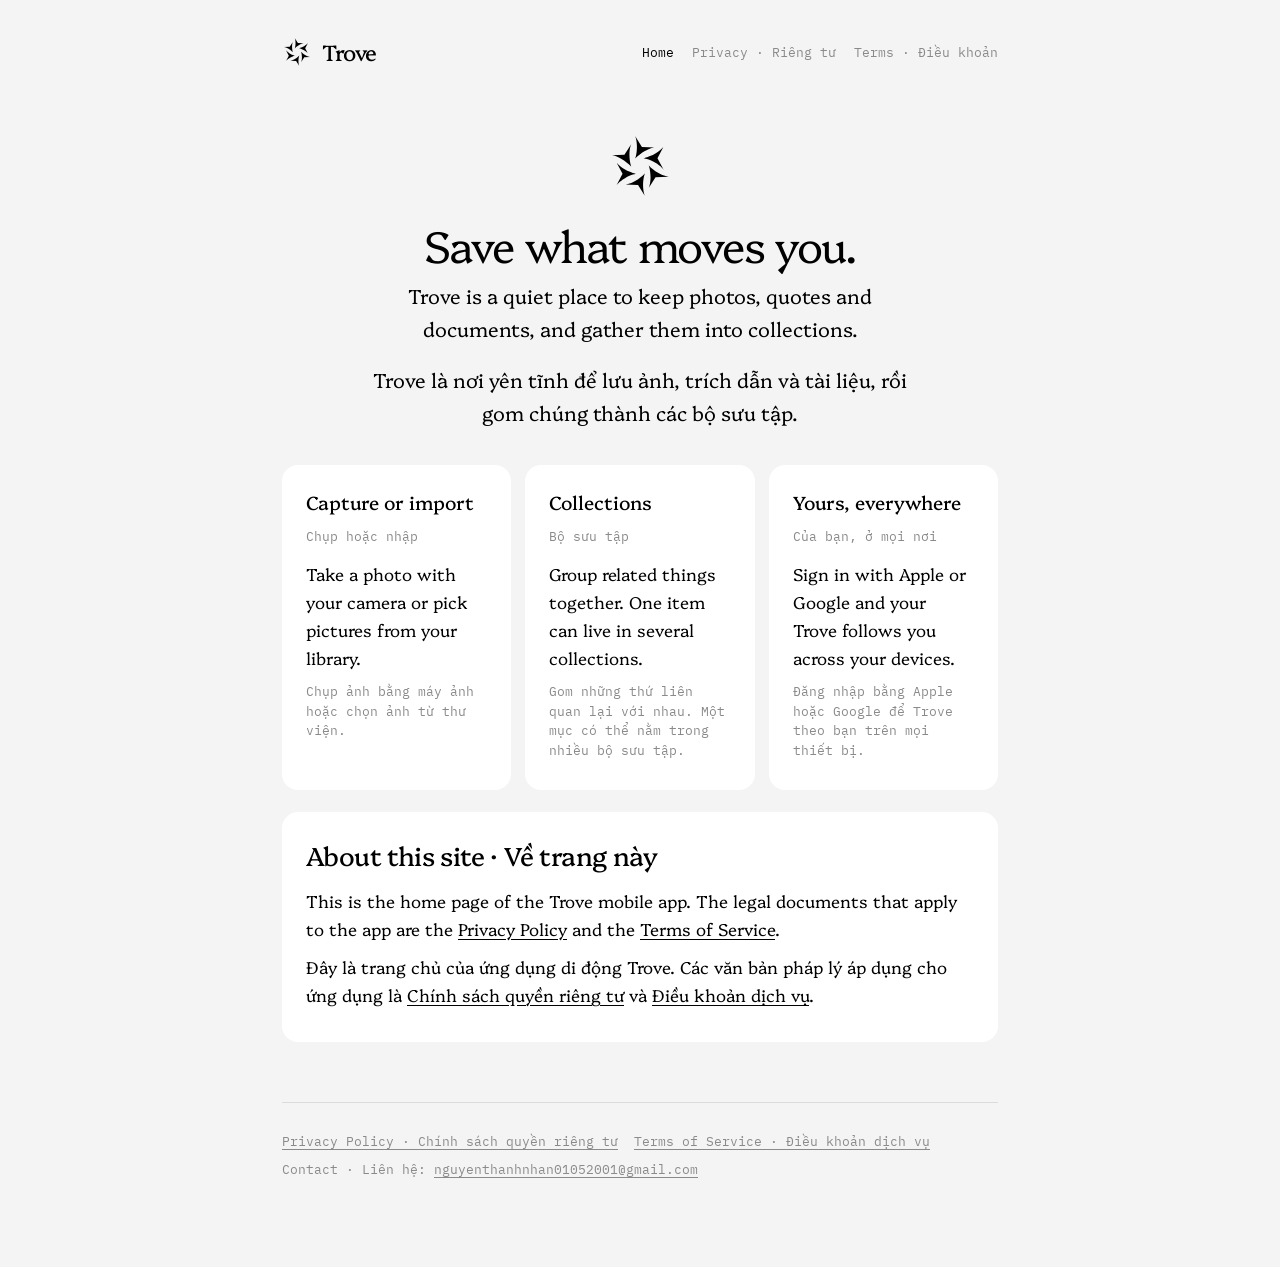
==== index.html @ ea24478d "Trove site: home, privacy policy, terms Co-Authored-By: Claude Sonnet 5.5 <noreply@anthropic.com>" ====
<!doctype html>
<html lang="en">
<head>
<meta charset="utf-8">
<meta name="viewport" content="width=device-width,initial-scale=1">
<title>Trove – Save what moves you · Trove</title>
<meta name="description" content="Trove is a quiet place to keep photos, quotes and documents, and gather them into collections.">
<link rel="canonical" href="https://trove.appnhalam.xyz/">
<link rel="icon" href="favicon.svg" type="image/svg+xml">
<link rel="preconnect" href="https://fonts.googleapis.com"><link rel="preconnect" href="https://fonts.gstatic.com" crossorigin>
<link href="https://fonts.googleapis.com/css2?family=IBM+Plex+Mono:wght@400&family=Platypi:wght@300;400&display=swap" rel="stylesheet">
<link rel="stylesheet" href="style.css">
</head>
<body>
<div class="wrap">
<header class="top">
  <a class="brand" href="/"><svg viewBox="186 29 30 31" aria-hidden="true"><path d="M203.381 47.9898C203.381 47.9898 202.506 50.3991 202.487 53.7344C202.468 57.0697 203.381 59 203.381 59L200.063 53.7378L193.846 53.4949C193.846 53.4949 195.777 53.4222 198.853 51.6362C201.929 49.8501 203.381 47.9898 203.381 47.9898Z"/><path d="M205.213 44.1805C205.222 44.1916 206.674 46.0462 209.741 47.8268C212.817 49.6128 214.748 49.6852 214.748 49.6852L208.531 49.9282L205.213 55.1903C205.213 55.1903 206.126 53.26 206.107 49.9247C206.088 46.602 205.219 44.1985 205.213 44.1805Z"/><path d="M189.636 42.8041C189.65 42.8233 190.867 44.5685 193.749 46.2107C196.64 47.8581 199.159 48.3067 199.171 48.3089C199.161 48.3102 196.828 48.6398 193.749 50.4071C190.667 52.1764 189.638 53.8109 189.636 53.814L192.534 48.3089L189.636 42.8041Z"/><path d="M209.467 40.6902L212.365 46.1953C212.361 46.1896 211.331 44.5562 208.252 42.7884C205.176 41.0227 202.844 40.6921 202.83 40.6902C202.847 40.6871 205.364 40.2377 208.252 38.592C211.136 36.9484 212.353 35.2017 212.365 35.1854L209.467 40.6902Z"/><path d="M196.787 33.81C196.777 33.8291 195.885 35.5383 195.893 39.0753C195.902 42.6323 196.787 44.8199 196.787 44.8199C196.783 44.8153 195.135 42.8555 192.259 41.1735C189.389 39.4944 187.265 39.3158 187.252 39.3148L193.468 39.0718L196.787 33.81Z"/><path d="M201.935 35.2622L208.151 35.5051C208.151 35.5051 206.023 35.6796 203.144 37.3635C200.274 39.0425 198.626 40.9984 198.616 41.0099C198.622 40.9948 199.502 38.8103 199.51 35.2656C199.519 31.7086 198.616 30 198.616 30L201.935 35.2622Z"/></svg>Trove</a>
  <nav class="links"><a href="/" class=on>Home</a><a href="privacy.html">Privacy · Riêng tư</a><a href="terms.html">Terms · Điều khoản</a></nav>
</header>

<div class="hero">
  <svg viewBox="186 29 30 31" aria-hidden="true"><path d="M203.381 47.9898C203.381 47.9898 202.506 50.3991 202.487 53.7344C202.468 57.0697 203.381 59 203.381 59L200.063 53.7378L193.846 53.4949C193.846 53.4949 195.777 53.4222 198.853 51.6362C201.929 49.8501 203.381 47.9898 203.381 47.9898Z"/><path d="M205.213 44.1805C205.222 44.1916 206.674 46.0462 209.741 47.8268C212.817 49.6128 214.748 49.6852 214.748 49.6852L208.531 49.9282L205.213 55.1903C205.213 55.1903 206.126 53.26 206.107 49.9247C206.088 46.602 205.219 44.1985 205.213 44.1805Z"/><path d="M189.636 42.8041C189.65 42.8233 190.867 44.5685 193.749 46.2107C196.64 47.8581 199.159 48.3067 199.171 48.3089C199.161 48.3102 196.828 48.6398 193.749 50.4071C190.667 52.1764 189.638 53.8109 189.636 53.814L192.534 48.3089L189.636 42.8041Z"/><path d="M209.467 40.6902L212.365 46.1953C212.361 46.1896 211.331 44.5562 208.252 42.7884C205.176 41.0227 202.844 40.6921 202.83 40.6902C202.847 40.6871 205.364 40.2377 208.252 38.592C211.136 36.9484 212.353 35.2017 212.365 35.1854L209.467 40.6902Z"/><path d="M196.787 33.81C196.777 33.8291 195.885 35.5383 195.893 39.0753C195.902 42.6323 196.787 44.8199 196.787 44.8199C196.783 44.8153 195.135 42.8555 192.259 41.1735C189.389 39.4944 187.265 39.3158 187.252 39.3148L193.468 39.0718L196.787 33.81Z"/><path d="M201.935 35.2622L208.151 35.5051C208.151 35.5051 206.023 35.6796 203.144 37.3635C200.274 39.0425 198.626 40.9984 198.616 41.0099C198.622 40.9948 199.502 38.8103 199.51 35.2656C199.519 31.7086 198.616 30 198.616 30L201.935 35.2622Z"/></svg>
  <h1>Save what moves you.</h1>
  <p class="lead">Trove is a quiet place to keep photos, quotes and documents, and gather them into collections.</p>
  <p class="lead" lang="vi" style="margin-top:18px">Trove là nơi yên tĩnh để lưu ảnh, trích dẫn và tài liệu, rồi gom chúng thành các bộ sưu tập.</p>
</div>
<div class="grid">
  <div class="card"><h3>Capture or import<br><span class="mono">Chụp hoặc nhập</span></h3><p>Take a photo with your camera or pick pictures from your library.</p><p lang="vi" class="mono">Chụp ảnh bằng máy ảnh hoặc chọn ảnh từ thư viện.</p></div>
  <div class="card"><h3>Collections<br><span class="mono">Bộ sưu tập</span></h3><p>Group related things together. One item can live in several collections.</p><p lang="vi" class="mono">Gom những thứ liên quan lại với nhau. Một mục có thể nằm trong nhiều bộ sưu tập.</p></div>
  <div class="card"><h3>Yours, everywhere<br><span class="mono">Của bạn, ở mọi nơi</span></h3><p>Sign in with Apple or Google and your Trove follows you across your devices.</p><p lang="vi" class="mono">Đăng nhập bằng Apple hoặc Google để Trove theo bạn trên mọi thiết bị.</p></div>
</div>
<div class="card">
  <h2 style="margin-top:0">About this site · Về trang này</h2>
  <p>This is the home page of the Trove mobile app. The legal documents that apply to the app are the <a href="privacy.html">Privacy Policy</a> and the <a href="terms.html">Terms of Service</a>.</p>
  <p lang="vi">Đây là trang chủ của ứng dụng di động Trove. Các văn bản pháp lý áp dụng cho ứng dụng là <a href="privacy.html">Chính sách quyền riêng tư</a> và <a href="terms.html">Điều khoản dịch vụ</a>.</p>
</div>

<footer>
  <p class="mono"><a href="privacy.html">Privacy Policy · Chính sách quyền riêng tư</a><a href="terms.html">Terms of Service · Điều khoản dịch vụ</a></p>
  <p class="mono">Contact · Liên hệ: <a href="mailto:nguyenthanhnhan01052001@gmail.com">nguyenthanhnhan01052001@gmail.com</a></p>
</footer>
</div>
</body>
</html>
---- style.css ----
:root{--bg:#f4f4f4;--ink:#000;--muted:#8a8a8a;--card:#fff;--dark:#1c1c1c;--line:rgba(0,0,0,.1)}
@media (prefers-color-scheme:dark){:root{--bg:#161616;--ink:#f2f2f2;--muted:#9a9a9a;--card:#202020;--dark:#f2f2f2;--line:rgba(255,255,255,.14)}}
*{box-sizing:border-box}html{-webkit-text-size-adjust:100%}
body{margin:0;background:var(--bg);color:var(--ink);font:17px/1.65 'Platypi',Georgia,serif;font-weight:300}
a{color:inherit;text-underline-offset:3px}a:hover{opacity:.7}
.wrap{max-width:760px;margin:0 auto;padding:28px 22px 80px}
header.top{display:flex;align-items:center;justify-content:space-between;gap:16px;padding:6px 0 28px}
.brand{display:flex;align-items:center;gap:10px;text-decoration:none;font-size:22px;font-weight:400;letter-spacing:-.4px}
.brand svg{width:30px;height:30px;fill:var(--ink)}
nav.links{font:13px 'IBM Plex Mono',ui-monospace,monospace;display:flex;gap:18px}
nav.links a{text-decoration:none;color:var(--muted)}nav.links a.on,nav.links a:hover{color:var(--ink)}
h1{font-size:44px;line-height:1.12;letter-spacing:-1.4px;font-weight:300;margin:.3em 0 .25em}
h2{font-size:26px;letter-spacing:-.6px;font-weight:400;margin:2em 0 .4em}
h3{font-size:19px;font-weight:400;margin:1.4em 0 .2em}
p,li{margin:.6em 0}ul{padding-left:1.2em}
.mono,.meta{font:13px/1.5 'IBM Plex Mono',ui-monospace,monospace;color:var(--muted)}
.lang{font:13px 'IBM Plex Mono',ui-monospace,monospace;margin:0 0 26px;display:flex;gap:14px}
.lang a{text-decoration:none;border-bottom:1px solid var(--line);padding-bottom:2px}
.card{background:var(--card);border-radius:16px;padding:22px 24px;margin:18px 0}
.grid{display:grid;grid-template-columns:repeat(auto-fit,minmax(210px,1fr));gap:14px;margin:22px 0}
.grid .card{margin:0}.grid h3{margin-top:0}
.hero{text-align:center;padding:36px 0 14px}.hero svg{width:64px;height:64px;fill:var(--ink)}
.hero p.lead{font-size:20px;color:var(--ink);max-width:560px;margin:0 auto}
hr{border:0;border-top:1px solid var(--line);margin:56px 0 8px}
footer{margin-top:60px;padding-top:22px;border-top:1px solid var(--line)}
footer .mono a{margin-right:16px}
table{width:100%;border-collapse:collapse;font-size:15px;margin:14px 0}
th,td{text-align:left;vertical-align:top;padding:10px 12px;border-bottom:1px solid var(--line)}
th{font:12px 'IBM Plex Mono',ui-monospace,monospace;color:var(--muted);font-weight:400}
@media (max-width:560px){h1{font-size:34px}th:nth-child(3),td:nth-child(3){display:none}}
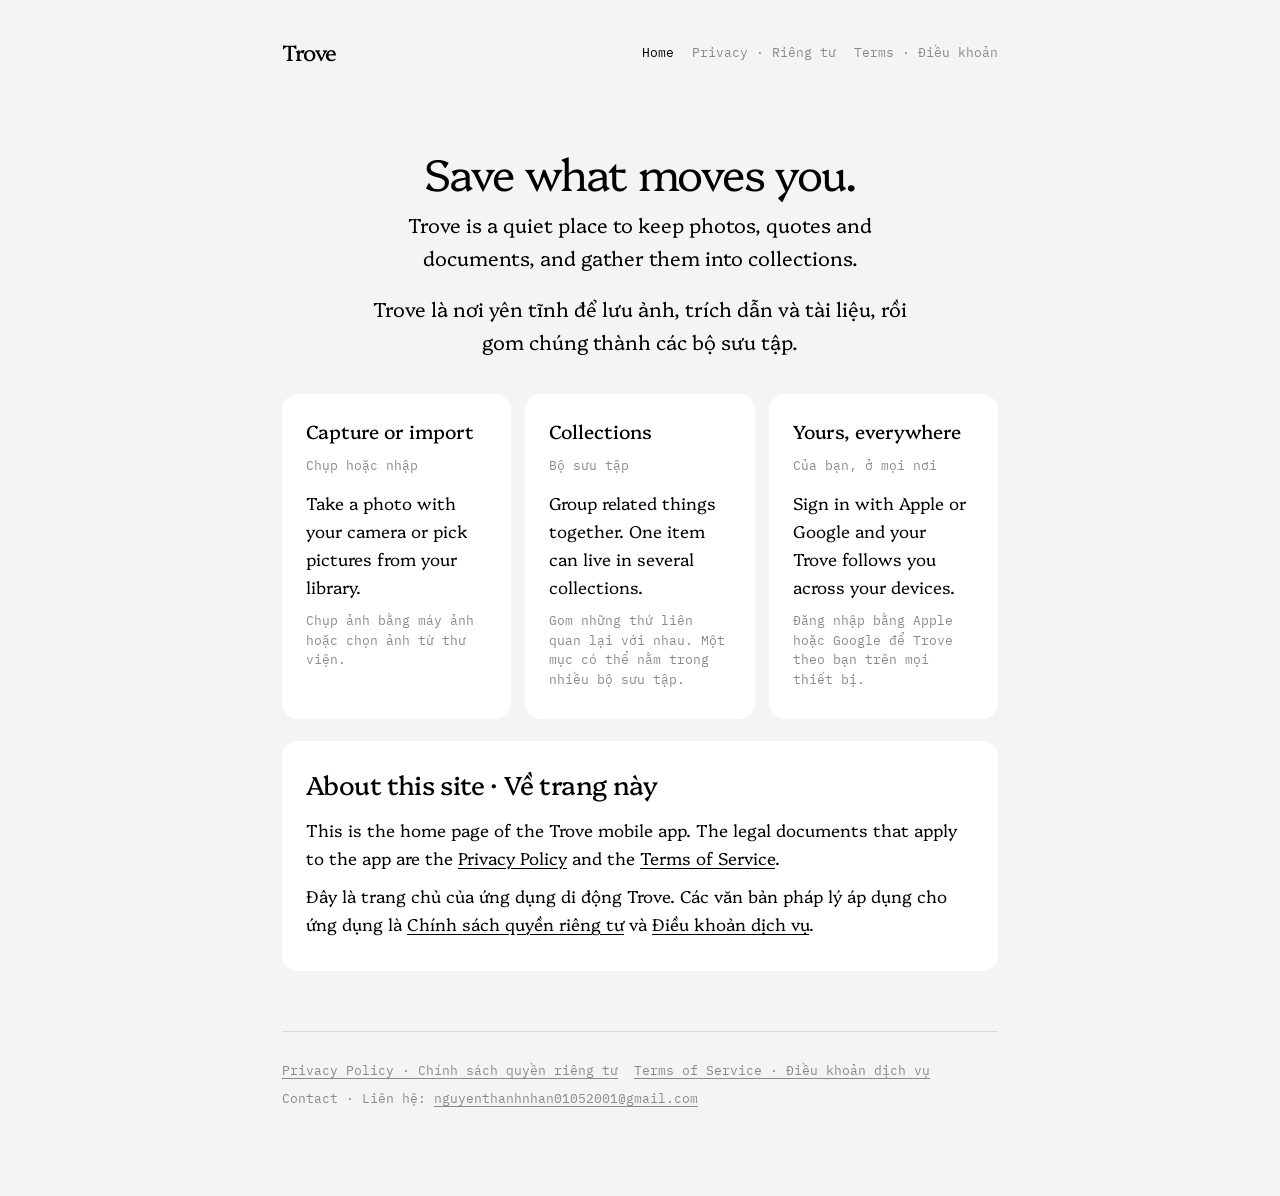
==== commit 75eec857: "đổi logo" ====
--- a/index.html
+++ b/index.html
@@ -6,7 +6,7 @@
 <title>Trove – Save what moves you · Trove</title>
 <meta name="description" content="Trove is a quiet place to keep photos, quotes and documents, and gather them into collections.">
 <link rel="canonical" href="https://trove.appnhalam.xyz/">
-<link rel="icon" href="favicon.svg" type="image/svg+xml">
+<link rel="icon" href="favicon.png" type="image/svg+xml">
 <link rel="preconnect" href="https://fonts.googleapis.com"><link rel="preconnect" href="https://fonts.gstatic.com" crossorigin>
 <link href="https://fonts.googleapis.com/css2?family=IBM+Plex+Mono:wght@400&family=Platypi:wght@300;400&display=swap" rel="stylesheet">
 <link rel="stylesheet" href="style.css">
@@ -14,12 +14,11 @@
 <body>
 <div class="wrap">
 <header class="top">
-  <a class="brand" href="/"><svg viewBox="186 29 30 31" aria-hidden="true"><path d="M203.381 47.9898C203.381 47.9898 202.506 50.3991 202.487 53.7344C202.468 57.0697 203.381 59 203.381 59L200.063 53.7378L193.846 53.4949C193.846 53.4949 195.777 53.4222 198.853 51.6362C201.929 49.8501 203.381 47.9898 203.381 47.9898Z"/><path d="M205.213 44.1805C205.222 44.1916 206.674 46.0462 209.741 47.8268C212.817 49.6128 214.748 49.6852 214.748 49.6852L208.531 49.9282L205.213 55.1903C205.213 55.1903 206.126 53.26 206.107 49.9247C206.088 46.602 205.219 44.1985 205.213 44.1805Z"/><path d="M189.636 42.8041C189.65 42.8233 190.867 44.5685 193.749 46.2107C196.64 47.8581 199.159 48.3067 199.171 48.3089C199.161 48.3102 196.828 48.6398 193.749 50.4071C190.667 52.1764 189.638 53.8109 189.636 53.814L192.534 48.3089L189.636 42.8041Z"/><path d="M209.467 40.6902L212.365 46.1953C212.361 46.1896 211.331 44.5562 208.252 42.7884C205.176 41.0227 202.844 40.6921 202.83 40.6902C202.847 40.6871 205.364 40.2377 208.252 38.592C211.136 36.9484 212.353 35.2017 212.365 35.1854L209.467 40.6902Z"/><path d="M196.787 33.81C196.777 33.8291 195.885 35.5383 195.893 39.0753C195.902 42.6323 196.787 44.8199 196.787 44.8199C196.783 44.8153 195.135 42.8555 192.259 41.1735C189.389 39.4944 187.265 39.3158 187.252 39.3148L193.468 39.0718L196.787 33.81Z"/><path d="M201.935 35.2622L208.151 35.5051C208.151 35.5051 206.023 35.6796 203.144 37.3635C200.274 39.0425 198.626 40.9984 198.616 41.0099C198.622 40.9948 199.502 38.8103 199.51 35.2656C199.519 31.7086 198.616 30 198.616 30L201.935 35.2622Z"/></svg>Trove</a>
+  <a class="brand" href="/">Trove</a>
   <nav class="links"><a href="/" class=on>Home</a><a href="privacy.html">Privacy · Riêng tư</a><a href="terms.html">Terms · Điều khoản</a></nav>
 </header>
 
 <div class="hero">
-  <svg viewBox="186 29 30 31" aria-hidden="true"><path d="M203.381 47.9898C203.381 47.9898 202.506 50.3991 202.487 53.7344C202.468 57.0697 203.381 59 203.381 59L200.063 53.7378L193.846 53.4949C193.846 53.4949 195.777 53.4222 198.853 51.6362C201.929 49.8501 203.381 47.9898 203.381 47.9898Z"/><path d="M205.213 44.1805C205.222 44.1916 206.674 46.0462 209.741 47.8268C212.817 49.6128 214.748 49.6852 214.748 49.6852L208.531 49.9282L205.213 55.1903C205.213 55.1903 206.126 53.26 206.107 49.9247C206.088 46.602 205.219 44.1985 205.213 44.1805Z"/><path d="M189.636 42.8041C189.65 42.8233 190.867 44.5685 193.749 46.2107C196.64 47.8581 199.159 48.3067 199.171 48.3089C199.161 48.3102 196.828 48.6398 193.749 50.4071C190.667 52.1764 189.638 53.8109 189.636 53.814L192.534 48.3089L189.636 42.8041Z"/><path d="M209.467 40.6902L212.365 46.1953C212.361 46.1896 211.331 44.5562 208.252 42.7884C205.176 41.0227 202.844 40.6921 202.83 40.6902C202.847 40.6871 205.364 40.2377 208.252 38.592C211.136 36.9484 212.353 35.2017 212.365 35.1854L209.467 40.6902Z"/><path d="M196.787 33.81C196.777 33.8291 195.885 35.5383 195.893 39.0753C195.902 42.6323 196.787 44.8199 196.787 44.8199C196.783 44.8153 195.135 42.8555 192.259 41.1735C189.389 39.4944 187.265 39.3158 187.252 39.3148L193.468 39.0718L196.787 33.81Z"/><path d="M201.935 35.2622L208.151 35.5051C208.151 35.5051 206.023 35.6796 203.144 37.3635C200.274 39.0425 198.626 40.9984 198.616 41.0099C198.622 40.9948 199.502 38.8103 199.51 35.2656C199.519 31.7086 198.616 30 198.616 30L201.935 35.2622Z"/></svg>
   <h1>Save what moves you.</h1>
   <p class="lead">Trove is a quiet place to keep photos, quotes and documents, and gather them into collections.</p>
   <p class="lead" lang="vi" style="margin-top:18px">Trove là nơi yên tĩnh để lưu ảnh, trích dẫn và tài liệu, rồi gom chúng thành các bộ sưu tập.</p>
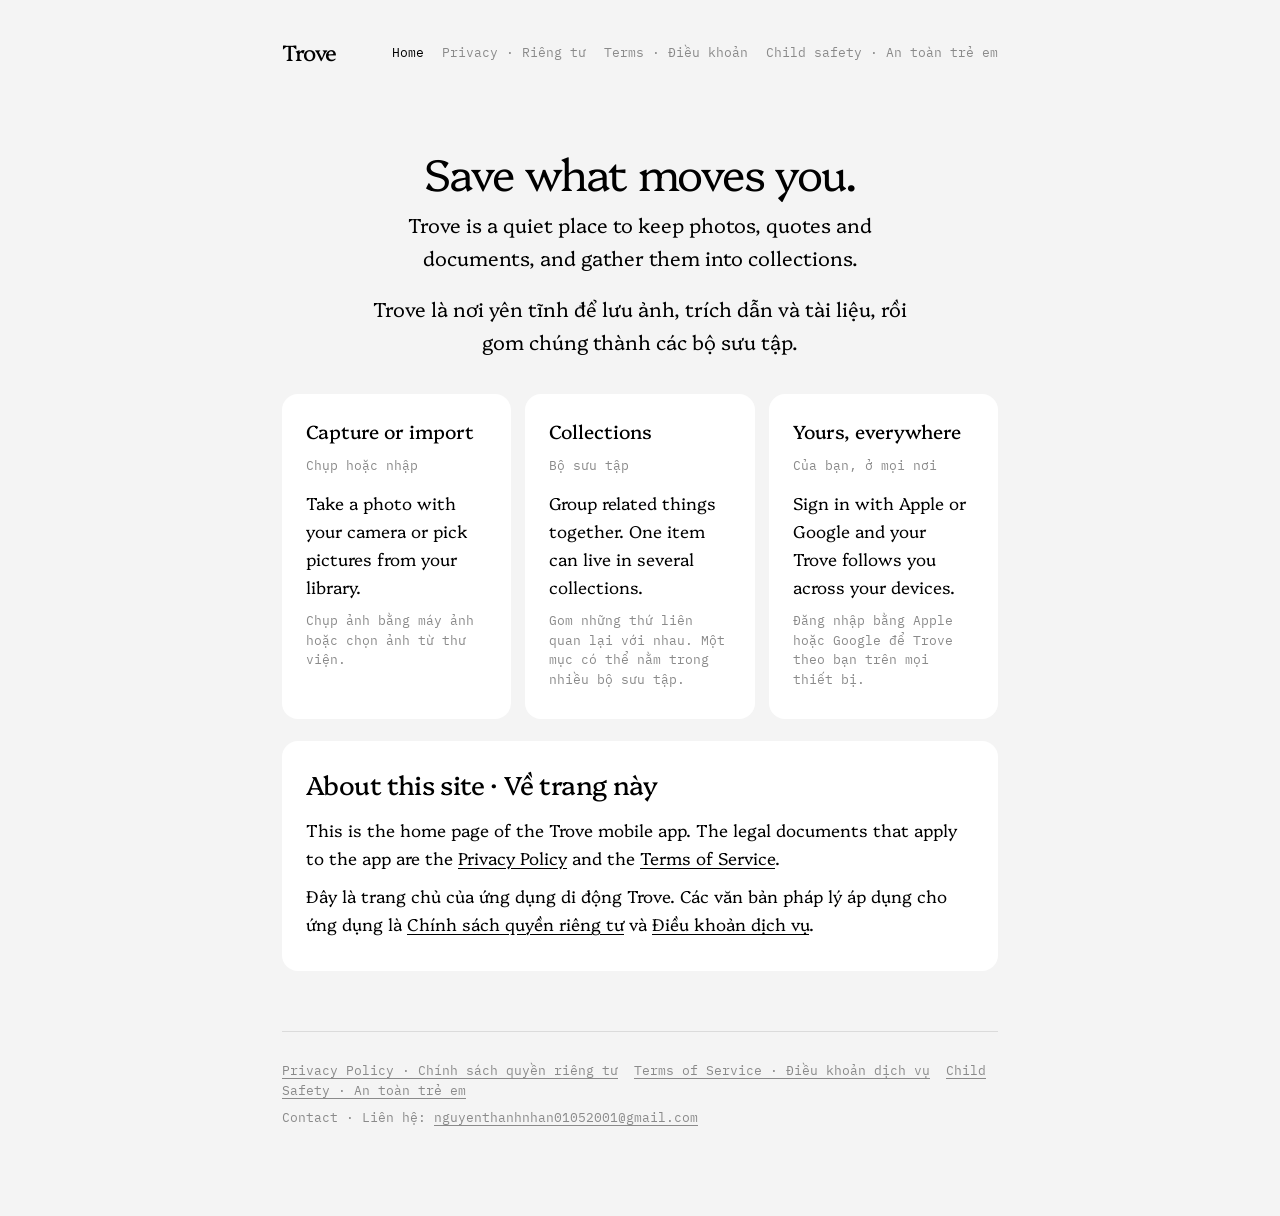
==== commit 71478745: "Add child safety standards page and link it from the site Co-Authored-By: Claude Sonnet 5.5 <noreply" ====
--- a/index.html
+++ b/index.html
@@ -15,7 +15,7 @@
 <div class="wrap">
 <header class="top">
   <a class="brand" href="/">Trove</a>
-  <nav class="links"><a href="/" class=on>Home</a><a href="privacy.html">Privacy · Riêng tư</a><a href="terms.html">Terms · Điều khoản</a></nav>
+  <nav class="links"><a href="/" class=on>Home</a><a href="privacy.html">Privacy · Riêng tư</a><a href="terms.html">Terms · Điều khoản</a><a href="child-safety.html">Child safety · An toàn trẻ em</a></nav>
 </header>
 
 <div class="hero">
@@ -35,7 +35,7 @@
 </div>
 
 <footer>
-  <p class="mono"><a href="privacy.html">Privacy Policy · Chính sách quyền riêng tư</a><a href="terms.html">Terms of Service · Điều khoản dịch vụ</a></p>
+  <p class="mono"><a href="privacy.html">Privacy Policy · Chính sách quyền riêng tư</a><a href="terms.html">Terms of Service · Điều khoản dịch vụ</a><a href="child-safety.html">Child Safety · An toàn trẻ em</a></p>
   <p class="mono">Contact · Liên hệ: <a href="mailto:nguyenthanhnhan01052001@gmail.com">nguyenthanhnhan01052001@gmail.com</a></p>
 </footer>
 </div>
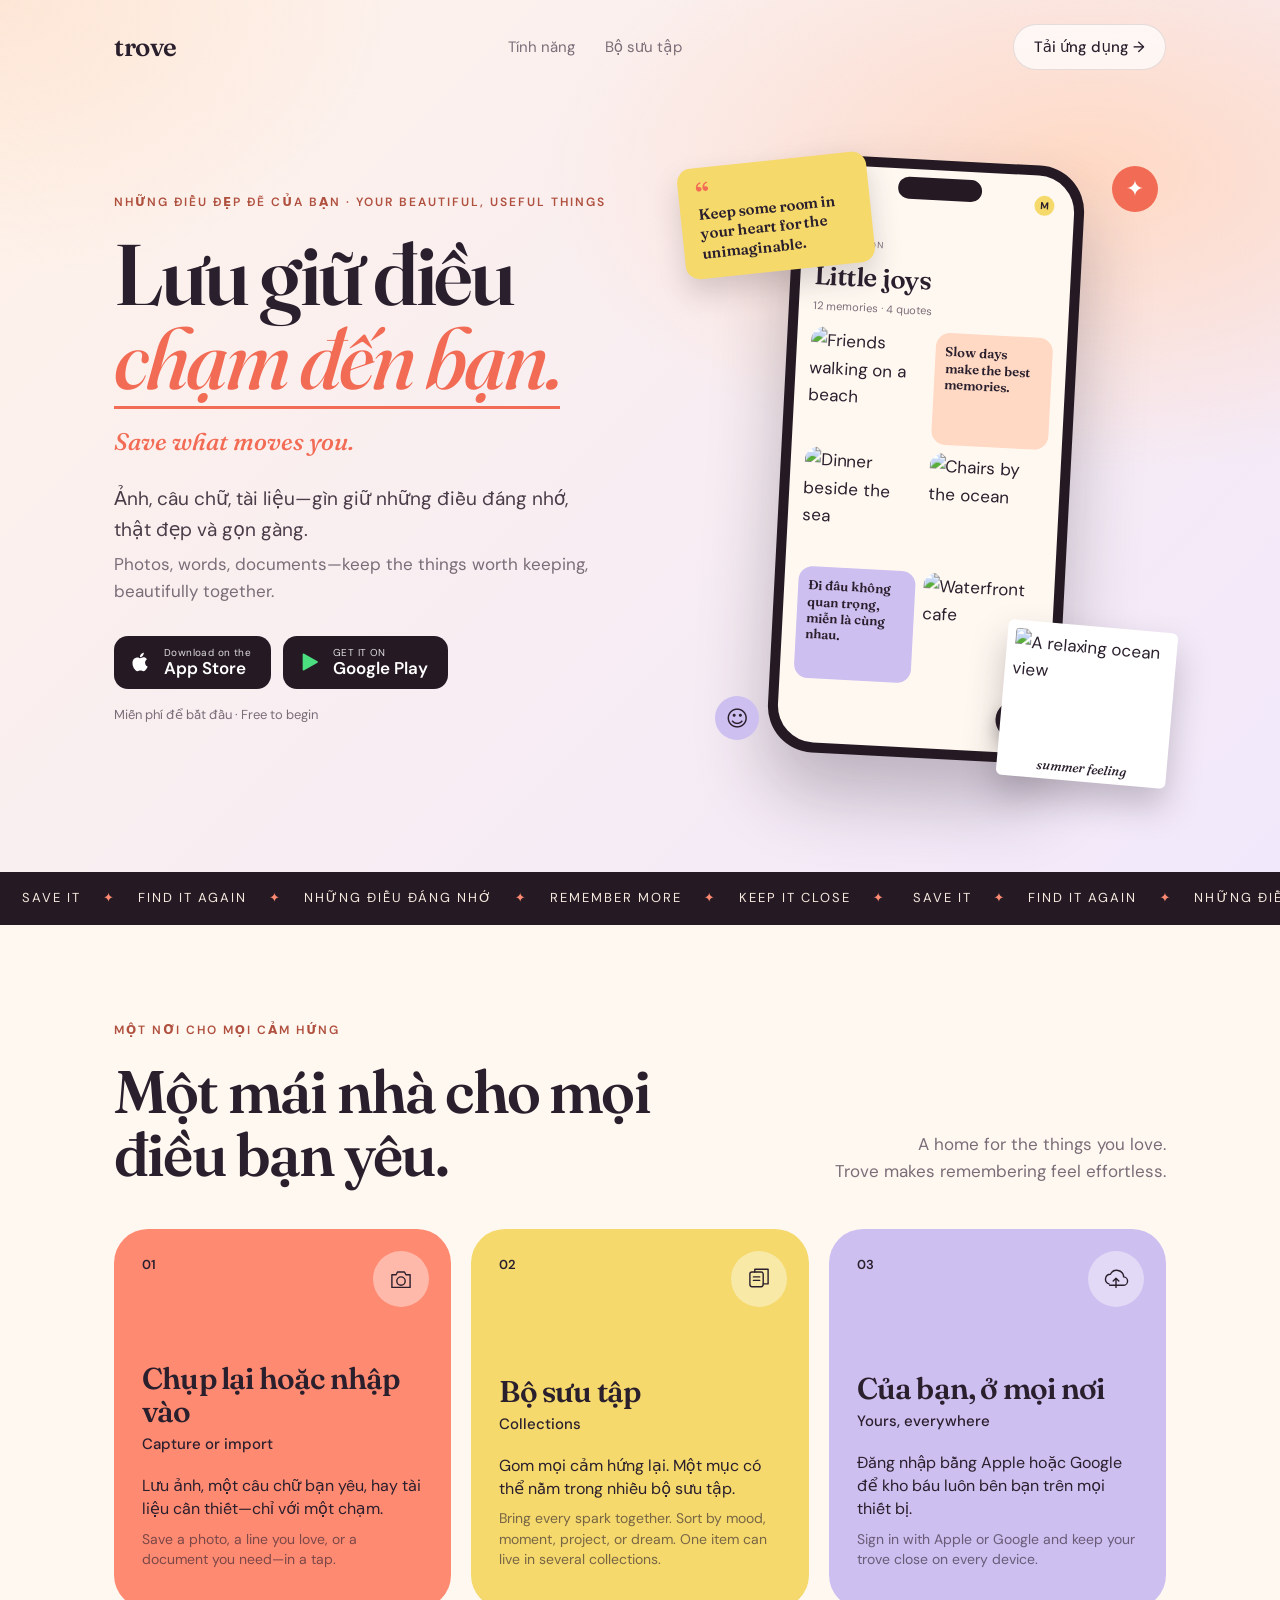
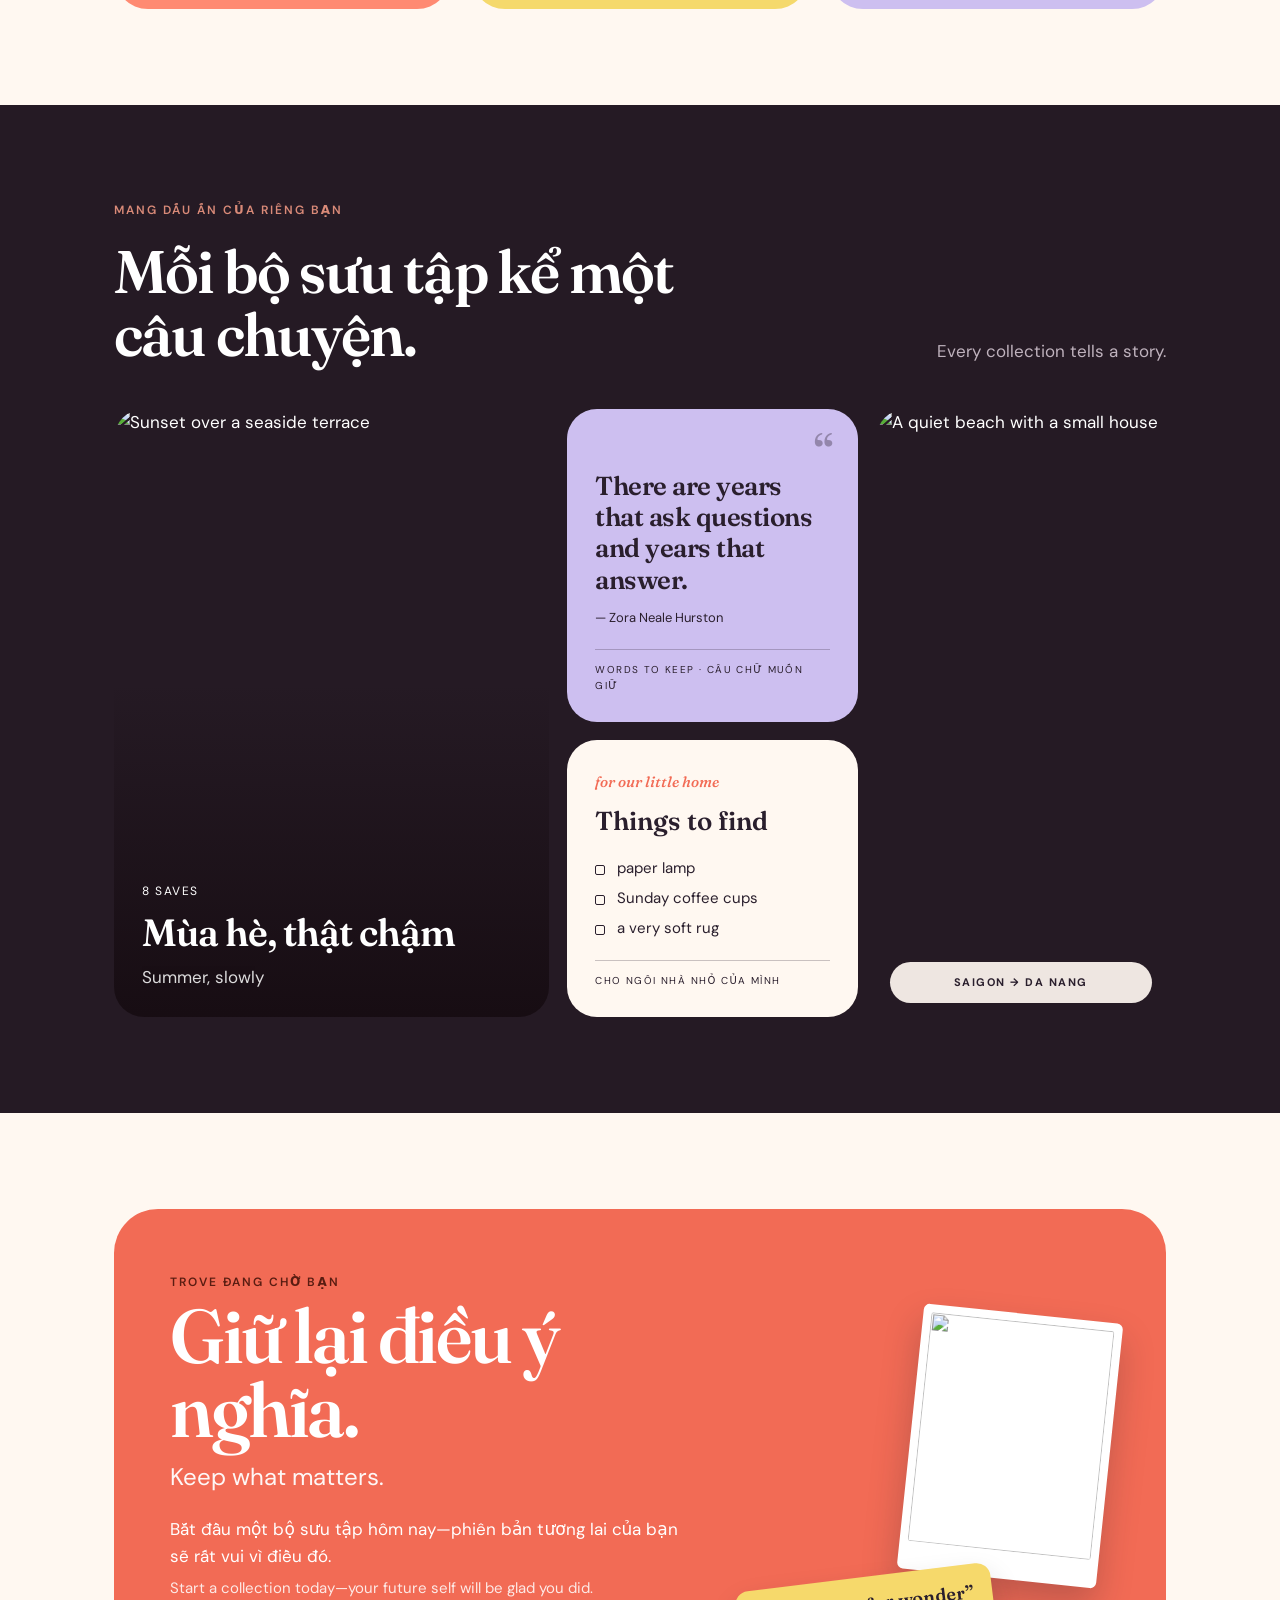
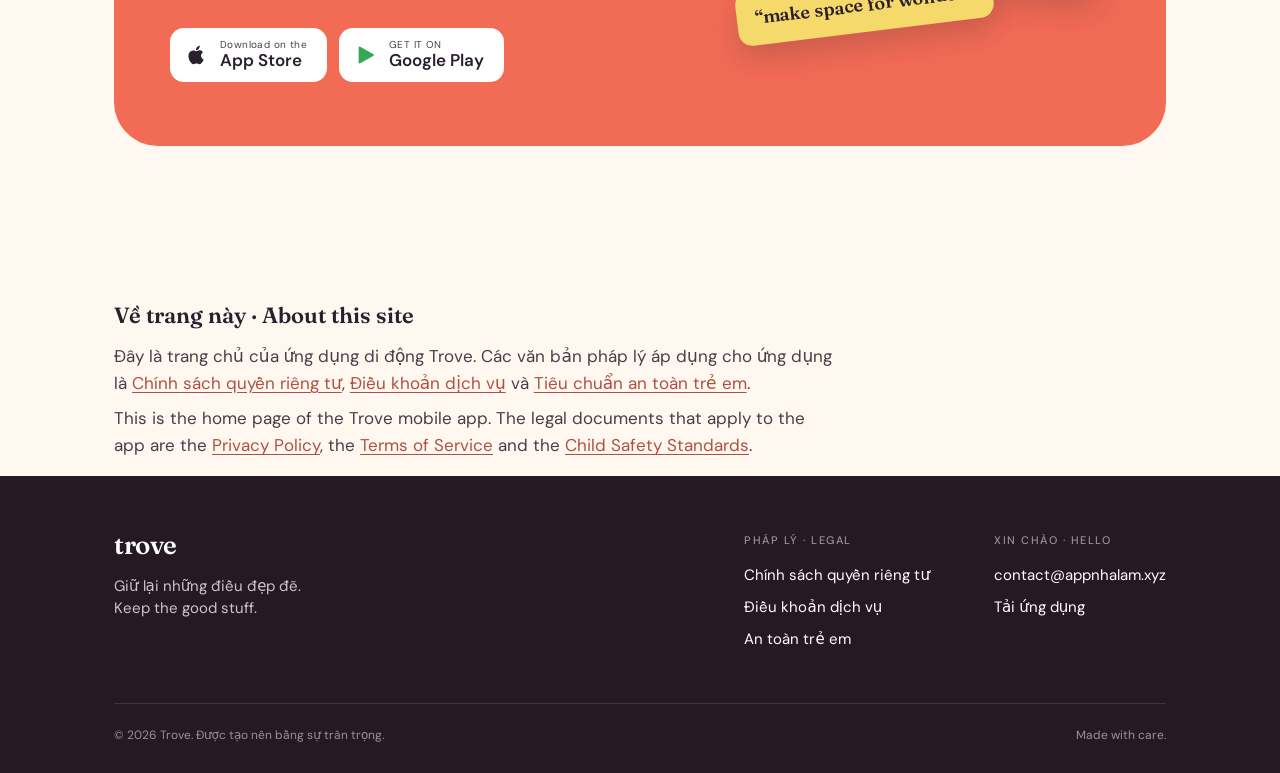
==== commit 00da0635: "Redesign site: vivid Vietnamese-first landing page, restyle legal pages Co-Authored-By: Claude Sonne" ====
--- a/index.html
+++ b/index.html
@@ -1,5 +1,5 @@
 <!doctype html>
-<html lang="en">
+<html lang="vi">
 <head>
 <meta charset="utf-8">
 <meta name="viewport" content="width=device-width,initial-scale=1">
@@ -8,36 +8,184 @@
 <link rel="canonical" href="https://trove.appnhalam.xyz/">
 <link rel="icon" href="favicon.png" type="image/svg+xml">
 <link rel="preconnect" href="https://fonts.googleapis.com"><link rel="preconnect" href="https://fonts.gstatic.com" crossorigin>
-<link href="https://fonts.googleapis.com/css2?family=IBM+Plex+Mono:wght@400&family=Platypi:wght@300;400&display=swap" rel="stylesheet">
+<link href="https://fonts.googleapis.com/css2?family=DM+Sans:wght@400;500;600&family=Fraunces:ital,opsz,wght@0,9..144,500;0,9..144,600;1,9..144,500&display=swap" rel="stylesheet">
 <link rel="stylesheet" href="style.css">
+<script>document.documentElement.classList.add('js')</script>
 </head>
 <body>
-<div class="wrap">
-<header class="top">
-  <a class="brand" href="/">Trove</a>
-  <nav class="links"><a href="/" class=on>Home</a><a href="privacy.html">Privacy · Riêng tư</a><a href="terms.html">Terms · Điều khoản</a><a href="child-safety.html">Child safety · An toàn trẻ em</a></nav>
-</header>
 
-<div class="hero">
-  <h1>Save what moves you.</h1>
-  <p class="lead">Trove is a quiet place to keep photos, quotes and documents, and gather them into collections.</p>
-  <p class="lead" lang="vi" style="margin-top:18px">Trove là nơi yên tĩnh để lưu ảnh, trích dẫn và tài liệu, rồi gom chúng thành các bộ sưu tập.</p>
-</div>
-<div class="grid">
-  <div class="card"><h3>Capture or import<br><span class="mono">Chụp hoặc nhập</span></h3><p>Take a photo with your camera or pick pictures from your library.</p><p lang="vi" class="mono">Chụp ảnh bằng máy ảnh hoặc chọn ảnh từ thư viện.</p></div>
-  <div class="card"><h3>Collections<br><span class="mono">Bộ sưu tập</span></h3><p>Group related things together. One item can live in several collections.</p><p lang="vi" class="mono">Gom những thứ liên quan lại với nhau. Một mục có thể nằm trong nhiều bộ sưu tập.</p></div>
-  <div class="card"><h3>Yours, everywhere<br><span class="mono">Của bạn, ở mọi nơi</span></h3><p>Sign in with Apple or Google and your Trove follows you across your devices.</p><p lang="vi" class="mono">Đăng nhập bằng Apple hoặc Google để Trove theo bạn trên mọi thiết bị.</p></div>
-</div>
-<div class="card">
-  <h2 style="margin-top:0">About this site · Về trang này</h2>
-  <p>This is the home page of the Trove mobile app. The legal documents that apply to the app are the <a href="privacy.html">Privacy Policy</a> and the <a href="terms.html">Terms of Service</a>.</p>
-  <p lang="vi">Đây là trang chủ của ứng dụng di động Trove. Các văn bản pháp lý áp dụng cho ứng dụng là <a href="privacy.html">Chính sách quyền riêng tư</a> và <a href="terms.html">Điều khoản dịch vụ</a>.</p>
-</div>
+<section class="hero" id="top">
+  <nav class="shell nav">
+    <a class="brand" href="/">trove</a>
+    <div class="navlinks"><a href="#features">Tính năng</a><a href="#collections">Bộ sưu tập</a></div>
+    <a class="pill" href="#download">Tải ứng dụng →</a>
+  </nav>
+  <div class="shell hero-grid">
+    <div data-show>
+      <p class="eyebrow">Những điều đẹp đẽ của bạn · Your beautiful, useful things</p>
+      <h1 lang="vi">Lưu giữ điều <em>chạm đến bạn.</em></h1>
+      <p class="tagline" lang="en">Save what moves you.</p>
+      <p class="lead" lang="vi">Ảnh, câu chữ, tài liệu—gìn giữ những điều đáng nhớ, thật đẹp và gọn gàng.</p>
+      <p class="lead-vi" lang="en">Photos, words, documents—keep the things worth keeping, beautifully together.</p>
+      <div class="stores">
+        <a class="store" href="#download"><svg viewBox="0 0 24 24" fill="#fff" aria-hidden="true"><path d="M16.4 12.7c0-2.5 2-3.7 2.1-3.8-1.2-1.7-3-1.9-3.6-2-1.5-.2-3 .9-3.8.9s-2-.9-3.3-.8c-1.7 0-3.3 1-4.2 2.5-1.8 3.1-.5 7.7 1.3 10.2.9 1.2 1.9 2.6 3.2 2.5 1.3-.1 1.8-.8 3.300-.8s2 .8 3.300.8c1.400 0 2.300-1.200 3.100-2.500 1-1.400 1.400-2.800 1.400-2.900-.1 0-2.800-1.100-2.800-4.100zM14 5.200c.7-.9 1.200-2 1-3.200-1 0-2.300.7-3 1.600-.7.800-1.200 2-1.100 3.100 1.200.1 2.300-.6 3.100-1.500z"/></svg><span><small>Download on the</small><b>App Store</b></span></a>
+        <a class="store" href="#download"><svg viewBox="0 0 24 24" aria-hidden="true"><path fill="#4ade80" d="M4 3.500v17c0 .6.7 1 1.200.7l15-8.500c.5-.3.5-1.100 0-1.400l-15-8.500C4.700 2.500 4 2.900 4 3.500z"/></svg><span><small>GET IT ON</small><b>Google Play</b></span></a>
+      </div>
+      <p class="note">Miễn phí để bắt đầu · Free to begin</p>
+    </div>
 
-<footer>
-  <p class="mono"><a href="privacy.html">Privacy Policy · Chính sách quyền riêng tư</a><a href="terms.html">Terms of Service · Điều khoản dịch vụ</a><a href="child-safety.html">Child Safety · An toàn trẻ em</a></p>
-  <p class="mono">Contact · Liên hệ: <a href="mailto:nguyenthanhnhan01052001@gmail.com">nguyenthanhnhan01052001@gmail.com</a></p>
+    <div class="scene" data-show>
+      <div class="float yellow-note"><b>“</b>Keep some room in your heart for the unimaginable.</div>
+      <div class="float spark" aria-hidden="true">✦</div>
+      <div class="phone" role="img" aria-label="Preview of a Trove collection called Little joys">
+        <div class="screen">
+          <div class="status"><span class="mark" aria-hidden="true"><i></i><i></i><i></i></span><b>M</b></div>
+          <small>COLLECTION</small>
+          <h3>Little joys</h3>
+          <p>12 memories · 4 quotes</p>
+          <div class="pgrid">
+            <img src="https://images.unsplash.com/photo-1775426589922-6dde0ced20d6?crop=entropy&cs=tinysrgb&fit=crop&fm=jpg&q=80&w=400" alt="Friends walking on a beach">
+            <div class="t1">Slow days make the best memories.</div>
+            <img src="https://images.unsplash.com/photo-1764397576374-7ba65a81d821?crop=entropy&cs=tinysrgb&fit=crop&fm=jpg&q=80&w=400" alt="Dinner beside the sea">
+            <img src="https://images.unsplash.com/photo-1786366762155-333b45ee0acc?crop=entropy&cs=tinysrgb&fit=crop&fm=jpg&q=80&w=400" alt="Chairs by the ocean">
+            <div class="t2" lang="vi">Đi đâu không quan trọng, miễn là cùng nhau.</div>
+            <img src="https://images.unsplash.com/photo-1787038728096-7aeb9bf66fe3?crop=entropy&cs=tinysrgb&fit=crop&fm=jpg&q=80&w=400" alt="Waterfront cafe">
+          </div>
+          <span class="fab" aria-hidden="true">+</span>
+        </div>
+      </div>
+      <figure class="float polaroid">
+        <img src="https://images.unsplash.com/photo-1772080107300-44263713863b?crop=entropy&cs=tinysrgb&fit=crop&fm=jpg&q=80&w=400" alt="A relaxing ocean view">
+        <figcaption>summer feeling</figcaption>
+      </figure>
+      <div class="float smile" aria-hidden="true">☺</div>
+    </div>
+  </div>
+</section>
+
+<div class="strip" aria-hidden="true"><div>
+  <span>SAVE IT</span><span class="d">✦</span><span>FIND IT AGAIN</span><span class="d">✦</span><span>NHỮNG ĐIỀU ĐÁNG NHỚ</span><span class="d">✦</span><span>REMEMBER MORE</span><span class="d">✦</span><span>KEEP IT CLOSE</span><span class="d">✦</span>
+  <span>SAVE IT</span><span class="d">✦</span><span>FIND IT AGAIN</span><span class="d">✦</span><span>NHỮNG ĐIỀU ĐÁNG NHỚ</span><span class="d">✦</span><span>REMEMBER MORE</span><span class="d">✦</span><span>KEEP IT CLOSE</span><span class="d">✦</span>
+</div></div>
+
+<section class="sec" id="features">
+  <div class="shell">
+    <div class="sec-head" data-show>
+      <div><p class="eyebrow">Một nơi cho mọi cảm hứng</p><h2 lang="vi">Một mái nhà cho mọi điều bạn yêu.</h2></div>
+      <p class="vi" lang="en"><span>A home for the things you love.</span>Trove makes remembering feel effortless.</p>
+    </div>
+    <div class="cards">
+      <article class="fcard c-coral" data-show>
+        <span class="n">01</span>
+        <span class="ic"><svg viewBox="0 0 40 40"><path d="M7 14h6l2-4h10l2 4h6v18H7Z"/><circle cx="20" cy="23" r="6"/></svg></span>
+        <h3 lang="vi">Chụp lại hoặc nhập vào</h3><div class="vi-t" lang="en">Capture or import</div>
+        <p lang="vi">Lưu ảnh, một câu chữ bạn yêu, hay tài liệu cần thiết—chỉ với một chạm.</p>
+        <p class="vi" lang="en">Save a photo, a line you love, or a document you need—in a tap.</p>
+      </article>
+      <article class="fcard c-yellow" data-show>
+        <span class="n">02</span>
+        <span class="ic"><svg viewBox="0 0 40 40"><rect x="7" y="10" width="19" height="21" rx="3"/><path d="M14 10V6h19v21h-7M12 17h9M12 22h9"/></svg></span>
+        <h3 lang="vi">Bộ sưu tập</h3><div class="vi-t" lang="en">Collections</div>
+        <p lang="vi">Gom mọi cảm hứng lại. Một mục có thể nằm trong nhiều bộ sưu tập.</p>
+        <p class="vi" lang="en">Bring every spark together. Sort by mood, moment, project, or dream. One item can live in several collections.</p>
+      </article>
+      <article class="fcard c-lilac" data-show>
+        <span class="n">03</span>
+        <span class="ic"><svg viewBox="0 0 40 40"><path d="M10 27a7 7 0 0 1 2-13.700A10 10 0 0 1 31 17a6 6 0 0 1-1 12H11"/><path d="m16 23 4-4 4 4M20 19v13"/></svg></span>
+        <h3 lang="vi">Của bạn, ở mọi nơi</h3><div class="vi-t" lang="en">Yours, everywhere</div>
+        <p lang="vi">Đăng nhập bằng Apple hoặc Google để kho báu luôn bên bạn trên mọi thiết bị.</p>
+        <p class="vi" lang="en">Sign in with Apple or Google and keep your trove close on every device.</p>
+      </article>
+    </div>
+  </div>
+</section>
+
+<section class="sec dark" id="collections">
+  <div class="shell">
+    <div class="sec-head" data-show>
+      <div><p class="eyebrow">Mang dấu ấn của riêng bạn</p><h2 lang="vi">Mỗi bộ sưu tập kể một câu chuyện.</h2></div>
+      <p class="vi" lang="en">Every collection tells a story.</p>
+    </div>
+    <div class="showcase">
+      <div class="tile photo big" data-show>
+        <img loading="lazy" src="https://images.unsplash.com/photo-1764397576374-7ba65a81d821?crop=entropy&cs=tinysrgb&fit=crop&fm=jpg&q=80&w=900" alt="Sunset over a seaside terrace">
+        <div class="cap"><small>8 SAVES</small><h3 lang="vi">Mùa hè, thật chậm</h3><p lang="en">Summer, slowly</p></div>
+      </div>
+      <div class="tile quote" data-show>
+        <span class="q" aria-hidden="true">“</span>
+        <div><h3>There are years that ask questions and years that answer.</h3><cite>— Zora Neale Hurston</cite></div>
+        <div class="tag">Words to keep · Câu chữ muốn giữ</div>
+      </div>
+      <div class="tile photo tall" data-show>
+        <img loading="lazy" src="https://images.unsplash.com/photo-1775426589922-6dde0ced20d6?crop=entropy&cs=tinysrgb&fit=crop&fm=jpg&q=80&w=700" alt="A quiet beach with a small house">
+        <div class="pillbar">SAIGON → DA NANG</div>
+      </div>
+      <div class="tile list" data-show>
+        <em>for our little home</em>
+        <h3>Things to find</h3>
+        <ul><li>paper lamp</li><li>Sunday coffee cups</li><li>a very soft rug</li></ul>
+        <div class="tag" lang="vi">Cho ngôi nhà nhỏ của mình</div>
+      </div>
+    </div>
+  </div>
+</section>
+
+<section class="sec" id="download">
+  <div class="shell">
+    <div class="cta" data-show>
+      <div>
+        <p class="eyebrow">Trove đang chờ bạn</p>
+        <h2 lang="vi">Giữ lại điều ý nghĩa.</h2>
+        <div class="vi-h" lang="en">Keep what matters.</div>
+        <p lang="vi">Bắt đầu một bộ sưu tập hôm nay—phiên bản tương lai của bạn sẽ rất vui vì điều đó.</p>
+        <p class="vi" lang="en">Start a collection today—your future self will be glad you did.</p>
+        <div class="stores">
+          <a class="store" href="#download"><svg viewBox="0 0 24 24" fill="#2a1f2d" aria-hidden="true"><path d="M16.4 12.7c0-2.5 2-3.7 2.1-3.8-1.2-1.7-3-1.9-3.6-2-1.5-.2-3 .9-3.8.9s-2-.9-3.3-.8c-1.7 0-3.3 1-4.2 2.5-1.8 3.1-.5 7.7 1.3 10.2.9 1.2 1.9 2.6 3.2 2.5 1.3-.1 1.8-.8 3.300-.8s2 .8 3.300.8c1.400 0 2.300-1.200 3.100-2.500 1-1.400 1.400-2.800 1.400-2.900-.1 0-2.800-1.100-2.800-4.100zM14 5.200c.7-.9 1.200-2 1-3.200-1 0-2.300.7-3 1.600-.7.800-1.200 2-1.100 3.100 1.200.1 2.300-.6 3.100-1.500z"/></svg><span><small>Download on the</small><b>App Store</b></span></a>
+          <a class="store" href="#download"><svg viewBox="0 0 24 24" aria-hidden="true"><path fill="#34a853" d="M4 3.500v17c0 .6.7 1 1.200.7l15-8.500c.5-.3.5-1.100 0-1.400l-15-8.500C4.700 2.500 4 2.900 4 3.500z"/></svg><span><small>GET IT ON</small><b>Google Play</b></span></a>
+        </div>
+      </div>
+      <div class="cta-art" aria-hidden="true">
+        <figure class="polaroid">
+          <img loading="lazy" src="https://images.unsplash.com/photo-1787038728096-7aeb9bf66fe3?crop=entropy&cs=tinysrgb&fit=crop&fm=jpg&q=80&w=500" alt="">
+          <figcaption>places to return to</figcaption>
+        </figure>
+        <div class="yellow-note">“make space for wonder”</div>
+      </div>
+    </div>
+  </div>
+</section>
+
+<section class="about">
+  <div class="shell">
+    <h3>Về trang này · About this site</h3>
+    <p lang="vi">Đây là trang chủ của ứng dụng di động Trove. Các văn bản pháp lý áp dụng cho ứng dụng là <a href="privacy.html">Chính sách quyền riêng tư</a>, <a href="terms.html">Điều khoản dịch vụ</a> và <a href="child-safety.html">Tiêu chuẩn an toàn trẻ em</a>.</p>
+    <p lang="en">This is the home page of the Trove mobile app. The legal documents that apply to the app are the <a href="privacy.html">Privacy Policy</a>, the <a href="terms.html">Terms of Service</a> and the <a href="child-safety.html">Child Safety Standards</a>.</p>
+  </div>
+</section>
+
+<footer class="site-foot">
+  <div class="shell">
+    <div class="foot-grid">
+      <div>
+        <a class="brand" href="/">trove</a>
+        <p>Giữ lại những điều đẹp đẽ.<br>Keep the good stuff.</p>
+      </div>
+      <div class="foot-cols">
+        <div><h4>PHÁP LÝ · LEGAL</h4><a href="privacy.html">Chính sách quyền riêng tư</a><a href="terms.html">Điều khoản dịch vụ</a><a href="child-safety.html">An toàn trẻ em</a></div>
+        <div><h4>XIN CHÀO · HELLO</h4><a href="mailto:contact@appnhalam.xyz">contact@appnhalam.xyz</a><a href="#download">Tải ứng dụng</a></div>
+      </div>
+    </div>
+    <div class="legal"><span>© 2026 Trove. Được tạo nên bằng sự trân trọng.</span><span>Made with care.</span></div>
+  </div>
 </footer>
-</div>
+
+<script>
+(function(){
+  var els=document.querySelectorAll('[data-show]');
+  if(!('IntersectionObserver' in window)){els.forEach(function(e){e.classList.add('shown')});return}
+  var io=new IntersectionObserver(function(es){es.forEach(function(e){if(e.isIntersecting){e.target.classList.add('shown');io.unobserve(e.target)}})},{threshold:.12});
+  els.forEach(function(e){io.observe(e)});
+})();
+</script>
 </body>
 </html>
--- a/style.css
+++ b/style.css
@@ -1,30 +1,189 @@
-:root{--bg:#f4f4f4;--ink:#000;--muted:#8a8a8a;--card:#fff;--dark:#1c1c1c;--line:rgba(0,0,0,.1)}
-@media (prefers-color-scheme:dark){:root{--bg:#161616;--ink:#f2f2f2;--muted:#9a9a9a;--card:#202020;--dark:#f2f2f2;--line:rgba(255,255,255,.14)}}
-*{box-sizing:border-box}html{-webkit-text-size-adjust:100%}
-body{margin:0;background:var(--bg);color:var(--ink);font:17px/1.65 'Platypi',Georgia,serif;font-weight:300}
-a{color:inherit;text-underline-offset:3px}a:hover{opacity:.7}
+:root{--cream:#fff8f1;--ink:#2a1f2d;--plum:#251a24;--muted:#7a6d78;--coral:#f26b55;--coral-soft:#ff8a72;--yellow:#f6d96b;--lilac:#cdbff0;--peach:#ffd9c4;--line:rgba(42,31,45,.12);--serif:'Fraunces',Georgia,serif;--sans:'DM Sans',system-ui,-apple-system,sans-serif}
+*{box-sizing:border-box}
+html{-webkit-text-size-adjust:100%;scroll-behavior:smooth}
+body{margin:0;background:var(--cream);color:var(--ink);font:17px/1.6 var(--sans)}
+img{display:block;max-width:100%}
+a{color:inherit;text-underline-offset:3px}
+.shell{max-width:1100px;margin:0 auto;padding:0 24px}
+
+/* brand + store buttons */
+.brand{display:inline-flex;align-items:center;gap:8px;font:600 26px/1 var(--serif);letter-spacing:-.5px;text-decoration:none}
+.mark{display:inline-flex}.mark i{width:16px;height:22px;border:2.5px solid currentColor;border-radius:50%;margin-right:-7px}
+.mark i:last-child{margin-right:0}
+.store{display:inline-flex;align-items:center;gap:12px;background:var(--plum);color:#fff;text-decoration:none;padding:11px 20px 11px 16px;border-radius:14px;transition:transform .2s,box-shadow .2s}
+.store:hover{transform:translateY(-3px);box-shadow:0 12px 24px rgba(42,31,45,.22)}
+.store svg{width:22px;height:22px;flex:none}
+.store small{display:block;font-size:10px;letter-spacing:.4px;line-height:1.1;opacity:.85}
+.store b{display:block;font-size:17px;line-height:1.2;font-weight:600}
+.cta .store{background:#fff;color:var(--ink)}
+.stores{display:flex;flex-wrap:wrap;gap:12px}
+
+/* hero */
+.hero{background:radial-gradient(900px 500px at 85% 20%,#ffd9c4 0,transparent 60%),radial-gradient(700px 500px at 0% 0%,#fde6d6 0,transparent 55%),linear-gradient(135deg,#fff3e8,#f1e8fb);overflow:hidden}
+nav.nav{display:flex;align-items:center;justify-content:space-between;gap:16px;padding-top:24px;padding-bottom:24px}
+.navlinks{display:flex;gap:30px;font-size:15px}
+.navlinks a{text-decoration:none;color:var(--muted)}.navlinks a:hover{color:var(--ink)}
+.pill{background:rgba(255,255,255,.7);border:1px solid var(--line);padding:10px 20px;border-radius:99px;text-decoration:none;font-weight:500;font-size:15px;transition:background .2s,transform .2s}
+.pill:hover{background:#fff;transform:translateY(-2px)}
+.hero-grid{display:grid;grid-template-columns:1.05fr .95fr;gap:40px;align-items:center;padding-top:36px;padding-bottom:84px}
+.eyebrow{font-size:12px;letter-spacing:2px;text-transform:uppercase;font-weight:600;color:#b0503f;margin:0 0 20px}
+h1,h2,h3{font-family:var(--serif);font-weight:600;margin:0}
+h1{font-size:clamp(46px,7vw,86px);line-height:.98;letter-spacing:-2.5px}
+h1 em{display:inline-block;color:var(--coral);font-weight:500;padding-bottom:6px;border-bottom:3px solid var(--coral)}
+.lead{font-size:19px;color:#4a3d49;max-width:480px;margin:28px 0 6px}
+.lead-vi{font-size:17px;color:var(--muted);max-width:480px;margin:0 0 30px}
+.note{font-size:13px;color:var(--muted);margin:16px 0 0}
+
+/* phone scene */
+.scene{position:relative;display:flex;justify-content:center;padding:30px 0}
+.phone{width:290px;background:var(--plum);border-radius:46px;padding:10px;box-shadow:0 40px 70px rgba(42,31,45,.28);transform:rotate(3deg)}
+.screen{background:var(--cream);border-radius:37px;padding:18px 14px 14px;position:relative;overflow:hidden}
+.screen::before{content:"";position:absolute;top:8px;left:50%;width:84px;height:22px;margin-left:-42px;background:var(--plum);border-radius:99px}
+.status{display:flex;justify-content:space-between;align-items:center;font-size:11px;font-weight:600;margin:2px 6px 22px}
+.status .mark i{width:10px;height:14px;border-width:2px;margin-right:-4px}
+.status b{width:20px;height:20px;border-radius:50%;background:var(--yellow);display:grid;place-items:center;font-size:10px}
+.screen small{font-size:9px;letter-spacing:1.5px;color:var(--muted)}
+.screen h3{font-size:26px;margin:2px 0 0;letter-spacing:-.5px}
+.screen p{font-size:11px;color:var(--muted);margin:0 0 12px}
+.pgrid{display:grid;grid-template-columns:1fr 1fr;gap:8px}
+.pgrid img,.pgrid div{border-radius:14px;height:112px;object-fit:cover;width:100%}
+.pgrid div{padding:10px;font:600 13px/1.25 var(--serif)}
+.t1{background:var(--peach)}.t2{background:var(--lilac)}
+.fab{position:absolute;right:14px;bottom:14px;width:38px;height:38px;border-radius:50%;background:var(--plum);color:#fff;display:grid;place-items:center;font-size:22px;box-shadow:0 8px 16px rgba(0,0,0,.25)}
+.screen{padding-bottom:64px}
+.float{position:absolute;z-index:2;animation:bob 6s ease-in-out infinite}
+.yellow-note{top:30px;left:-4px;max-width:190px;background:var(--yellow);padding:16px 18px;border-radius:14px;transform:rotate(-6deg);font:600 15px/1.3 var(--serif);box-shadow:0 14px 28px rgba(42,31,45,.18)}
+.yellow-note b{display:block;color:var(--coral);font-size:26px;line-height:.8}
+.spark{top:36px;right:8px;width:46px;height:46px;border-radius:50%;background:var(--coral);color:#fff;display:grid;place-items:center;font-size:22px;animation-delay:-2s}
+.smile{bottom:48px;left:30px;width:44px;height:44px;border-radius:50%;background:var(--lilac);display:grid;place-items:center;font-size:22px;animation-delay:-4s}
+.polaroid{bottom:6px;right:-6px;width:170px;background:#fff;padding:8px 8px 6px;border-radius:6px;transform:rotate(5deg);box-shadow:0 18px 34px rgba(42,31,45,.25);margin:0;animation:none}
+.polaroid img{width:100%;height:120px;object-fit:cover;border-radius:3px}
+.polaroid figcaption{font:italic 500 13px var(--serif);text-align:center;padding-top:6px}
+@keyframes bob{50%{transform:translateY(-10px)}}
+
+/* marquee */
+.strip{background:var(--plum);color:#f6e9dd;overflow:hidden;white-space:nowrap;padding:16px 0;font-size:13px;letter-spacing:2px}
+.strip div{display:inline-block;animation:slide 32s linear infinite}
+.strip span{margin:0 22px}.strip span.d{color:var(--coral-soft);margin:0}
+@keyframes slide{to{transform:translateX(-50%)}}
+
+/* sections */
+section.sec{padding:96px 0}
+.sec-head{display:flex;justify-content:space-between;align-items:flex-end;gap:32px;margin-bottom:44px}
+h2{font-size:clamp(36px,5vw,60px);line-height:1.04;letter-spacing:-1.8px;max-width:640px}
+.sec-head .vi{color:var(--muted);text-align:right;margin:0;font-size:17px;flex:none}
+.sec-head .vi span{display:block}
+
+.cards{display:grid;grid-template-columns:repeat(3,1fr);gap:20px}
+.fcard{position:relative;border-radius:34px;padding:26px 28px 32px;min-height:380px;display:flex;flex-direction:column;justify-content:flex-end;transition:transform .3s,box-shadow .3s}
+.fcard:hover{transform:translateY(-8px) rotate(-.6deg);box-shadow:0 26px 40px rgba(42,31,45,.14)}
+.fcard .n{position:absolute;top:26px;left:28px;font-size:13px;font-weight:600}
+.fcard .ic{position:absolute;top:22px;right:22px;width:56px;height:56px;border-radius:50%;background:rgba(255,255,255,.4);display:grid;place-items:center}
+.fcard .ic svg{width:28px;height:28px;fill:none;stroke:currentColor;stroke-width:2;stroke-linecap:round;stroke-linejoin:round}
+.fcard h3{font-size:30px;letter-spacing:-.8px;line-height:1.1}
+.fcard .vi-t{font-weight:500;margin:4px 0 18px}
+.fcard p{margin:0 0 8px;font-size:16px;line-height:1.45}
+.fcard p.vi{font-size:14px;color:rgba(42,31,45,.62)}
+.c-coral{background:var(--coral-soft)}.c-yellow{background:#f5d96c}.c-lilac{background:var(--lilac)}
+
+/* collections */
+.dark{background:var(--plum);color:#fff}
+.dark .eyebrow{color:#d98a78}
+.dark .sec-head .vi{color:#bfb2bd}
+.showcase{display:grid;grid-template-columns:1.5fr 1fr 1fr;grid-template-rows:repeat(2,minmax(210px,auto));gap:18px}
+.tile{position:relative;border-radius:30px;overflow:hidden}
+.photo img{position:absolute;inset:0;width:100%;height:100%;object-fit:cover;transition:transform .6s}
+.photo:hover img{transform:scale(1.05)}
+.big{grid-column:1;grid-row:1/3}.quote{grid-column:2;grid-row:1}.list{grid-column:2;grid-row:2}.tall{grid-column:3;grid-row:1/3}
+.photo.big::after{content:"";position:absolute;inset:0;background:linear-gradient(transparent 45%,rgba(20,10,15,.82))}
+.cap{position:absolute;left:28px;bottom:26px;z-index:1}
+.cap small{font-size:12px;letter-spacing:1.5px}
+.cap h3{font-size:38px;letter-spacing:-1px}
+.cap p{margin:0;opacity:.85}
+.quote{background:var(--lilac);color:var(--ink);padding:28px;display:flex;flex-direction:column;justify-content:space-between}
+.quote .q{position:absolute;top:20px;right:24px;font:600 44px/1 var(--serif);opacity:.35}
+.quote h3{font-size:26px;line-height:1.2;letter-spacing:-.5px;margin-top:34px}
+.quote cite{display:block;font-style:normal;font-size:13px;margin-top:12px}
+.tag{font-size:10px;letter-spacing:1.4px;text-transform:uppercase;border-top:1px solid rgba(42,31,45,.25);padding-top:12px;margin-top:20px}
+.list{background:var(--cream);color:var(--ink);padding:28px}
+.list em{font:italic 500 15px var(--serif);color:var(--coral)}
+.list h3{font-size:26px;margin:6px 0 14px}
+.list ul{list-style:none;padding:0;margin:0 0 20px;font-size:15px}
+.list li{padding-left:22px;position:relative;margin:6px 0}
+.list li::before{content:"";position:absolute;left:0;top:.55em;width:8px;height:8px;border:1.5px solid var(--ink);border-radius:2px}
+.list .tag{margin-top:0}
+.pillbar{position:absolute;left:14px;right:14px;bottom:14px;background:rgba(255,248,241,.92);color:var(--ink);text-align:center;padding:12px;border-radius:99px;font-size:11px;font-weight:700;letter-spacing:1.5px}
+
+/* cta */
+.cta{background:var(--coral);color:#fff;border-radius:44px;padding:64px 56px;display:grid;grid-template-columns:1.2fr .8fr;gap:30px;align-items:center;position:relative;overflow:hidden}
+.cta .eyebrow{color:#5a1d12}
+.cta h2{font-size:clamp(46px,6vw,76px);letter-spacing:-2.4px;line-height:.98}
+.cta .vi-h{font-size:24px;margin:10px 0 20px;opacity:.95}
+.cta p{margin:0 0 6px;max-width:520px}
+.cta p.vi{font-size:15px;opacity:.85;margin-bottom:28px}
+.cta-art{position:relative;height:330px}
+.cta-art .polaroid{position:absolute;top:0;right:0;width:200px;bottom:auto;transform:rotate(6deg)}
+.cta-art .polaroid img{height:230px}
+.cta-art .yellow-note{position:absolute;top:auto;bottom:10px;left:-10px;max-width:none;font-size:18px;color:var(--ink);transform:rotate(-7deg);animation:none}
+
+/* footer */
+.site-foot{background:var(--plum);color:#cfc3cd;padding:56px 0 28px;font-size:15px}
+.foot-grid{display:flex;justify-content:space-between;gap:40px;flex-wrap:wrap}
+.site-foot .brand{color:#fff}
+.site-foot p{margin:14px 0 0;line-height:1.5}
+.foot-cols{display:flex;gap:64px}
+.foot-cols h4{margin:0 0 14px;font-size:11px;letter-spacing:1.5px;font-weight:500;color:#9c8f9a}
+.foot-cols a{display:block;color:#fff;text-decoration:none;margin:8px 0}.foot-cols a:hover{text-decoration:underline}
+.legal{display:flex;justify-content:space-between;gap:16px;flex-wrap:wrap;border-top:1px solid rgba(255,255,255,.12);margin-top:44px;padding-top:22px;font-size:12px;color:#9c8f9a}
+
+/* reveal */
+.js [data-show]{opacity:0;transform:translateY(28px);transition:opacity .8s ease,transform .8s ease}
+.js [data-show].shown{opacity:1;transform:none}
+@media (prefers-reduced-motion:reduce){.float,.strip div{animation:none}.js [data-show]{opacity:1;transform:none;transition:none}html{scroll-behavior:auto}}
+
+/* legal pages (privacy, terms, child safety) */
 .wrap{max-width:760px;margin:0 auto;padding:28px 22px 80px}
-header.top{display:flex;align-items:center;justify-content:space-between;gap:16px;padding:6px 0 28px}
-.brand{display:flex;align-items:center;gap:10px;text-decoration:none;font-size:22px;font-weight:400;letter-spacing:-.4px}
-.brand svg{width:30px;height:30px;fill:var(--ink)}
-nav.links{font:13px 'IBM Plex Mono',ui-monospace,monospace;display:flex;gap:18px}
-nav.links a{text-decoration:none;color:var(--muted)}nav.links a.on,nav.links a:hover{color:var(--ink)}
-h1{font-size:44px;line-height:1.12;letter-spacing:-1.4px;font-weight:300;margin:.3em 0 .25em}
-h2{font-size:26px;letter-spacing:-.6px;font-weight:400;margin:2em 0 .4em}
-h3{font-size:19px;font-weight:400;margin:1.4em 0 .2em}
-p,li{margin:.6em 0}ul{padding-left:1.2em}
-.mono,.meta{font:13px/1.5 'IBM Plex Mono',ui-monospace,monospace;color:var(--muted)}
-.lang{font:13px 'IBM Plex Mono',ui-monospace,monospace;margin:0 0 26px;display:flex;gap:14px}
-.lang a{text-decoration:none;border-bottom:1px solid var(--line);padding-bottom:2px}
-.card{background:var(--card);border-radius:16px;padding:22px 24px;margin:18px 0}
-.grid{display:grid;grid-template-columns:repeat(auto-fit,minmax(210px,1fr));gap:14px;margin:22px 0}
-.grid .card{margin:0}.grid h3{margin-top:0}
-.hero{text-align:center;padding:36px 0 14px}.hero svg{width:64px;height:64px;fill:var(--ink)}
-.hero p.lead{font-size:20px;color:var(--ink);max-width:560px;margin:0 auto}
-hr{border:0;border-top:1px solid var(--line);margin:56px 0 8px}
-footer{margin-top:60px;padding-top:22px;border-top:1px solid var(--line)}
-footer .mono a{margin-right:16px}
+header.top{display:flex;align-items:center;justify-content:space-between;gap:16px;flex-wrap:wrap;padding:6px 0 28px}
+nav.links{font-size:14px;display:flex;flex-wrap:wrap;gap:6px 20px}
+nav.links a{text-decoration:none;color:var(--muted)}nav.links a.on,nav.links a:hover{color:var(--coral)}
+.wrap h1{font-size:clamp(36px,6vw,52px);letter-spacing:-1.4px;line-height:1.08;margin:.3em 0 .25em}
+.wrap h1 em{border:0}
+.wrap h2{font-size:26px;letter-spacing:-.6px;margin:2em 0 .4em;max-width:none}
+.wrap h3{font-size:19px;margin:1.4em 0 .2em}
+.wrap p,.wrap li{margin:.6em 0}.wrap ul{padding-left:1.2em}
+.wrap a{color:#b0503f}
+.meta,.mono{font-size:14px;color:var(--muted)}
+.lang{font-size:14px;margin:0 0 26px;display:flex;gap:14px}
+.wrap hr{border:0;border-top:1px solid var(--line);margin:56px 0 8px}
+.wrap footer{margin-top:60px;padding-top:22px;border-top:1px solid var(--line)}
+.wrap footer .mono a{margin-right:16px;color:var(--muted)}
 table{width:100%;border-collapse:collapse;font-size:15px;margin:14px 0}
 th,td{text-align:left;vertical-align:top;padding:10px 12px;border-bottom:1px solid var(--line)}
-th{font:12px 'IBM Plex Mono',ui-monospace,monospace;color:var(--muted);font-weight:400}
-@media (max-width:560px){h1{font-size:34px}th:nth-child(3),td:nth-child(3){display:none}}
+th{font-size:12px;color:var(--muted);font-weight:500;text-transform:uppercase;letter-spacing:1px}
+
+/* responsive */
+@media (max-width:900px){
+  .hero-grid{grid-template-columns:1fr;padding-bottom:56px}
+  .scene{padding-top:10px}
+  .cards{grid-template-columns:1fr}.fcard{min-height:300px}
+  .showcase{grid-template-columns:1fr 1fr}
+  .big{grid-column:1/3;grid-row:auto;min-height:340px}.quote,.list,.tall{grid-column:auto;grid-row:auto}.tall{min-height:280px}
+  .cta{grid-template-columns:1fr;padding:44px 28px}.cta-art{height:300px}.cta-art .polaroid{right:auto;left:50%;margin-left:-30px}
+  .sec-head{flex-direction:column;align-items:flex-start}.sec-head .vi{text-align:left}
+  section.sec{padding:64px 0}
+}
+@media (max-width:560px){
+  .navlinks{display:none}
+  .showcase{grid-template-columns:1fr}.big{grid-column:auto}
+  .quote,.list{min-height:240px}
+  .foot-cols{gap:40px}
+  .yellow-note{max-width:150px;font-size:13px}
+  th:nth-child(3),td:nth-child(3){display:none}
+}
+
+.tagline{font:italic 500 24px var(--serif);color:var(--coral);margin:18px 0 0}
+.fcard .vi-t{font-size:15px}
+.about{background:var(--cream);padding:56px 0 8px}
+.about h3{font-size:22px;margin-bottom:10px}
+.about p{max-width:720px;margin:8px 0;color:#4a3d49}
+.about a{color:#b0503f}
